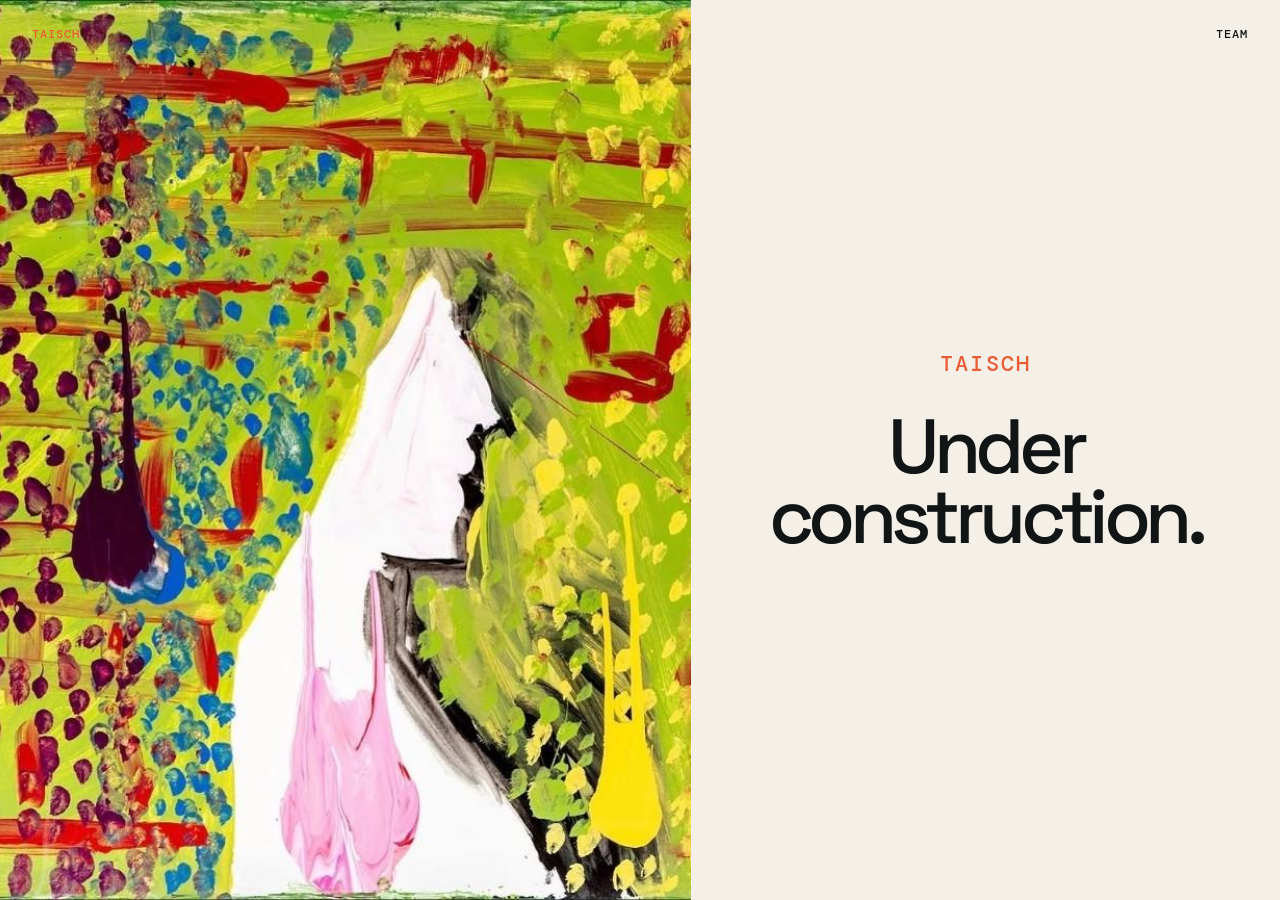
==== index.html @ f1057f88 "Initial website" ====
<!doctype html>
<html lang="en">
  <head>
    <meta charset="UTF-8" />
    <meta name="viewport" content="width=device-width, initial-scale=1.0" />
    <meta name="description" content="TAISCH is under construction." />
    <title>TAISCH — Under construction</title>
    <link rel="preconnect" href="https://fonts.googleapis.com" />
    <link rel="preconnect" href="https://fonts.gstatic.com" crossorigin />
    <link href="https://fonts.googleapis.com/css2?family=DM+Mono:wght@400;500&family=Space+Grotesk:wght@400;500;600;700&display=swap" rel="stylesheet" />
    <link rel="stylesheet" href="styles.css" />
  </head>
  <body>
    <header class="topbar">
      <a class="topbar-brand" href="index.html">TAISCH</a>
      <a class="topbar-link" href="team.html">Team</a>
    </header>
    <main class="construction-page">
      <div class="construction-art" role="img" aria-label="Abstract painting in vivid green, red, blue, and pink"></div>
      <div class="construction-content">
        <div class="construction-brand">TAISCH</div>
        <h1>Under construction.</h1>
      </div>
    </main>
  </body>
</html>
---- styles.css ----
:root {
  --paper: #f4f0e8;
  --ink: #121515;
  --muted: #666a64;
  --line: #d8d2c5;
  --orange: #e95c35;
  --cobalt: #2549d8;
  --acid: #d5ed56;
  --white: #fffdf8;
  --display: "Space Grotesk", sans-serif;
  --mono: "DM Mono", monospace;
}

* { box-sizing: border-box; }
html { scroll-behavior: smooth; }
body { margin: 0; background: var(--paper); color: var(--ink); font-family: var(--display); }
a { color: inherit; text-decoration: none; }

.section-wrap { width: min(1180px, calc(100% - 64px)); margin: 0 auto; }
.site-header { align-items: center; border-bottom: 1px solid var(--line); display: flex; height: 82px; justify-content: space-between; margin: 0 auto; padding: 0 32px; }
.wordmark { font-size: 1.25rem; font-weight: 700; letter-spacing: .04em; }
.wordmark-mark { color: var(--orange); display: inline-block; font-size: 1.5rem; margin-left: 5px; transform: translateY(-2px); }
.site-nav { display: flex; gap: 30px; font-family: var(--mono); font-size: .72rem; text-transform: uppercase; }
.site-nav a, .text-link, .work-card a { transition: color .2s ease; }
.site-nav a:hover, .text-link:hover, .work-card a:hover { color: var(--orange); }
.menu-toggle { background: none; border: 0; color: var(--ink); display: none; font: inherit; }

.hero { display: grid; gap: clamp(40px, 8vw, 120px); grid-template-columns: minmax(0, 1fr) minmax(280px, .72fr); min-height: 660px; padding-bottom: 100px; padding-top: 105px; }
.eyebrow { color: var(--muted); font: 500 .69rem var(--mono); letter-spacing: .08em; margin: 0 0 30px; text-transform: uppercase; }
.hero h1 { font-size: clamp(4rem, 8.3vw, 7.6rem); font-weight: 500; letter-spacing: -.07em; line-height: .88; margin: 0; max-width: 780px; overflow-wrap: break-word; }
.hero h1 em { color: var(--orange); font-style: normal; }
.hero-intro { color: #3e423e; font-size: 1.1rem; line-height: 1.5; margin: 38px 0 36px; max-width: 445px; }
.button { align-items: center; display: inline-flex; font: 500 .72rem var(--mono); gap: 25px; justify-content: space-between; letter-spacing: .03em; padding: 16px 18px; text-transform: uppercase; transition: background .2s ease, transform .2s ease; }
.button:hover { transform: translateY(-3px); }
.button-primary { background: var(--ink); color: var(--white); min-width: 200px; }
.button-primary:hover { background: var(--orange); }
.hero-visual { background: linear-gradient(180deg, rgba(18,21,21,.04), rgba(18,21,21,.72)), url("https://images.unsplash.com/photo-1518770660439-4636190af475?auto=format&fit=crop&w=1000&q=85") center/cover; min-height: 520px; position: relative; }
.visual-label, .visual-caption { color: var(--white); font: .68rem var(--mono); letter-spacing: .06em; position: absolute; text-transform: uppercase; }
.visual-label { left: 22px; top: 22px; }
.visual-caption { bottom: 24px; font-size: .78rem; left: 22px; line-height: 1.45; }

.signal-bar { background: var(--acid); overflow: hidden; }
.signal-inner { align-items: center; display: flex; font: .68rem var(--mono); gap: 20px; justify-content: space-between; letter-spacing: .06em; min-height: 55px; text-transform: uppercase; white-space: nowrap; }
.signal-dot { color: var(--orange); font-size: .8rem; }

.work { padding-bottom: 140px; padding-top: 145px; }
.section-heading { display: grid; gap: 30px; grid-template-columns: .7fr 1.2fr .8fr; margin-bottom: 67px; }
.section-heading .eyebrow { margin: 0; }
h2 { font-size: clamp(2.4rem, 4.8vw, 4.8rem); font-weight: 500; letter-spacing: -.065em; line-height: .95; margin: 0; }
.section-heading h2 { max-width: 540px; }
.section-heading > p:last-child, .approach-copy > p { color: var(--muted); font-size: .95rem; line-height: 1.55; margin: 8px 0 0; max-width: 260px; }
.work-grid { display: grid; gap: 14px; grid-template-columns: repeat(3, 1fr); }
.work-card { min-height: 350px; padding: 25px 25px 23px; position: relative; }
.work-card-orange { background: var(--orange); }
.work-card-blue { background: var(--cobalt); color: var(--white); }
.work-card-ink { background: var(--ink); color: var(--white); }
.card-number { font: .7rem var(--mono); }
.work-card h3 { font-size: 2.1rem; font-weight: 500; letter-spacing: -.06em; line-height: .95; margin: 86px 0 18px; }
.work-card p { font-size: .83rem; line-height: 1.45; max-width: 220px; }
.work-card a { bottom: 25px; font: .68rem var(--mono); left: 25px; position: absolute; text-transform: uppercase; }
.work-card a span { font-size: 1rem; margin-left: 14px; }

.approach { align-items: center; border-top: 1px solid var(--line); display: grid; gap: 20%; grid-template-columns: .6fr 1fr; padding-bottom: 160px; padding-top: 95px; }
.approach-mark { color: var(--orange); font-size: clamp(2.3rem, 5vw, 5rem); font-weight: 600; letter-spacing: -.1em; line-height: .73; }
.approach-copy { max-width: 670px; }
.approach-copy h2 { max-width: 650px; }
.approach-copy > p { font-size: 1.05rem; margin-top: 35px; max-width: 455px; }
.text-link { display: inline-block; font: 500 .7rem var(--mono); margin-top: 38px; text-transform: uppercase; }
.text-link span { color: var(--orange); font-size: 1.1rem; margin-left: 18px; }

.contact { background: var(--cobalt); color: var(--white); max-width: none; padding: 90px max(32px, calc((100% - 1180px) / 2)); }
.contact .eyebrow { color: #bec8ff; }
.contact-row { align-items: end; display: flex; gap: 50px; justify-content: space-between; }
.contact h2 { max-width: 670px; }
.button-light { background: var(--acid); color: var(--ink); min-width: 225px; }
.button-light:hover { background: var(--white); }
.site-footer { align-items: center; color: var(--muted); display: flex; font: .64rem var(--mono); justify-content: space-between; min-height: 95px; text-transform: uppercase; }
.site-footer a { color: var(--ink); }

@media (max-width: 720px) {
  .section-wrap { width: min(100% - 40px, 560px); }
  .site-header { height: 70px; padding: 0 20px; }
  .menu-toggle { display: block; font: .7rem var(--mono); text-transform: uppercase; }
  .site-nav { background: var(--paper); border-bottom: 1px solid var(--line); display: none; flex-direction: column; gap: 22px; left: 0; padding: 24px 20px 28px; position: absolute; right: 0; top: 70px; z-index: 2; }
  .site-nav.is-open { display: flex; }
  .hero { display: block; min-height: auto; padding-bottom: 65px; padding-top: 75px; }
  .hero h1 { font-size: clamp(3.8rem, 17vw, 6rem); }
  .hero-intro { font-size: 1rem; margin-top: 30px; }
  .hero-visual { margin-top: 65px; min-height: 380px; }
  .signal-inner { gap: 15px; justify-content: flex-start; overflow: hidden; width: calc(100% - 40px); }
  .signal-inner span:nth-of-type(2), .signal-inner span:nth-of-type(3) { display: none; }
  .work { padding-bottom: 90px; padding-top: 90px; }
  .section-heading { display: block; margin-bottom: 42px; }
  .section-heading h2 { margin-bottom: 28px; }
  .section-heading > p:last-child { max-width: 390px; }
  .work-grid { grid-template-columns: 1fr; }
  .work-card { min-height: 300px; }
  .work-card h3 { margin-top: 65px; }
  .approach { gap: 55px; grid-template-columns: 1fr; padding-bottom: 100px; padding-top: 65px; }
  .approach-mark { font-size: 3rem; }
  .contact { padding: 70px 20px; }
  .contact-row { align-items: start; display: block; }
  .contact h2 { margin-bottom: 38px; }
  .site-footer { align-items: start; flex-direction: column; gap: 14px; justify-content: center; min-height: 145px; }
}

.construction-page { display: grid; grid-template-columns: minmax(0, 1.08fr) minmax(360px, .92fr); min-height: 100vh; }
.construction-art { background: url("taisch-aodhan.jpg") center/cover no-repeat; min-height: 100vh; }
.construction-content { align-items: center; background: var(--paper); display: flex; flex-direction: column; justify-content: center; padding: 40px; text-align: center; }
.construction-brand { color: var(--orange); font: 500 clamp(1rem, 2vw, 1.4rem) var(--mono); letter-spacing: .1em; margin-bottom: 34px; text-transform: uppercase; }
.construction-page h1 { font-size: clamp(3rem, 6vw, 6.5rem); font-weight: 500; letter-spacing: -.07em; line-height: .9; margin: 0; max-width: 600px; }

@media (max-width: 720px) {
  .construction-page { display: flex; flex-direction: column; }
  .construction-art { min-height: 54vh; }
  .construction-content { flex: 1; min-height: 46vh; padding: 50px 20px; }
  .construction-page h1 { font-size: clamp(3rem, 13vw, 5rem); }
}

.team-page { align-items: center; display: flex; flex-direction: column; justify-content: center; min-height: 100vh; padding: 40px 20px; }
.team-page h1 { font-size: clamp(2.5rem, 7vw, 7rem); font-weight: 500; letter-spacing: -.07em; line-height: .95; margin: 0; text-align: center; }
.topbar { align-items: center; display: flex; justify-content: space-between; left: 0; padding: 27px 32px; position: absolute; right: 0; top: 0; z-index: 1; }
.topbar-brand, .topbar-link { font: 500 .72rem var(--mono); letter-spacing: .08em; text-transform: uppercase; }
.topbar-brand { color: var(--orange); }
.topbar-link { color: var(--ink); }
.topbar-brand:hover, .topbar-link:hover { color: var(--orange); }

@media (max-width: 720px) {
  .topbar { padding: 22px 20px; }
}
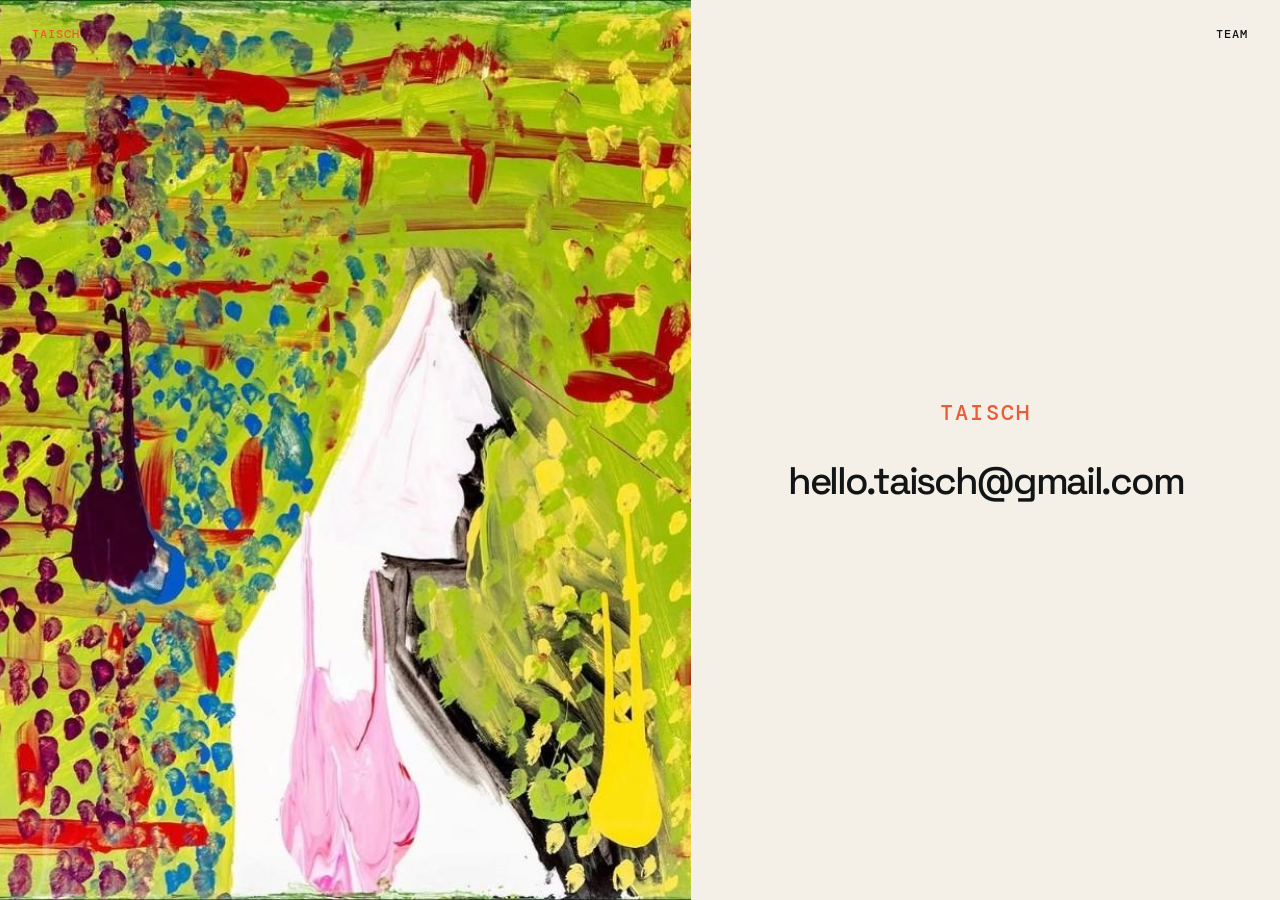
==== commit fb3b3945: "Remove under construction notice and add contact email" ====
--- a/index.html
+++ b/index.html
@@ -3,8 +3,8 @@
   <head>
     <meta charset="UTF-8" />
     <meta name="viewport" content="width=device-width, initial-scale=1.0" />
-    <meta name="description" content="TAISCH is under construction." />
-    <title>TAISCH — Under construction</title>
+    <meta name="description" content="Contact TAISCH at hello.taisch@gmail.com" />
+    <title>TAISCH — hello.taisch@gmail.com</title>
     <link rel="preconnect" href="https://fonts.googleapis.com" />
     <link rel="preconnect" href="https://fonts.gstatic.com" crossorigin />
     <link href="https://fonts.googleapis.com/css2?family=DM+Mono:wght@400;500&family=Space+Grotesk:wght@400;500;600;700&display=swap" rel="stylesheet" />
@@ -19,7 +19,7 @@
       <div class="construction-art" role="img" aria-label="Abstract painting in vivid green, red, blue, and pink"></div>
       <div class="construction-content">
         <div class="construction-brand">TAISCH</div>
-        <h1>Under construction.</h1>
+        <h1><a href="mailto:hello.taisch@gmail.com">hello.taisch@gmail.com</a></h1>
       </div>
     </main>
   </body>
--- a/styles.css
+++ b/styles.css
@@ -108,13 +108,14 @@
 .construction-art { background: url("taisch-aodhan.jpg") center/cover no-repeat; min-height: 100vh; }
 .construction-content { align-items: center; background: var(--paper); display: flex; flex-direction: column; justify-content: center; padding: 40px; text-align: center; }
 .construction-brand { color: var(--orange); font: 500 clamp(1rem, 2vw, 1.4rem) var(--mono); letter-spacing: .1em; margin-bottom: 34px; text-transform: uppercase; }
-.construction-page h1 { font-size: clamp(3rem, 6vw, 6.5rem); font-weight: 500; letter-spacing: -.07em; line-height: .9; margin: 0; max-width: 600px; }
+.construction-page h1 { font-size: clamp(1.7rem, 3vw, 3.4rem); font-weight: 500; letter-spacing: -.06em; line-height: 1.05; margin: 0; max-width: 700px; }
+.construction-page h1 a { color: var(--ink); }
 
 @media (max-width: 720px) {
   .construction-page { display: flex; flex-direction: column; }
   .construction-art { min-height: 54vh; }
   .construction-content { flex: 1; min-height: 46vh; padding: 50px 20px; }
-  .construction-page h1 { font-size: clamp(3rem, 13vw, 5rem); }
+  .construction-page h1 { font-size: clamp(1.3rem, 7vw, 2.6rem); }
 }
 
 .team-page { align-items: center; display: flex; flex-direction: column; justify-content: center; min-height: 100vh; padding: 40px 20px; }
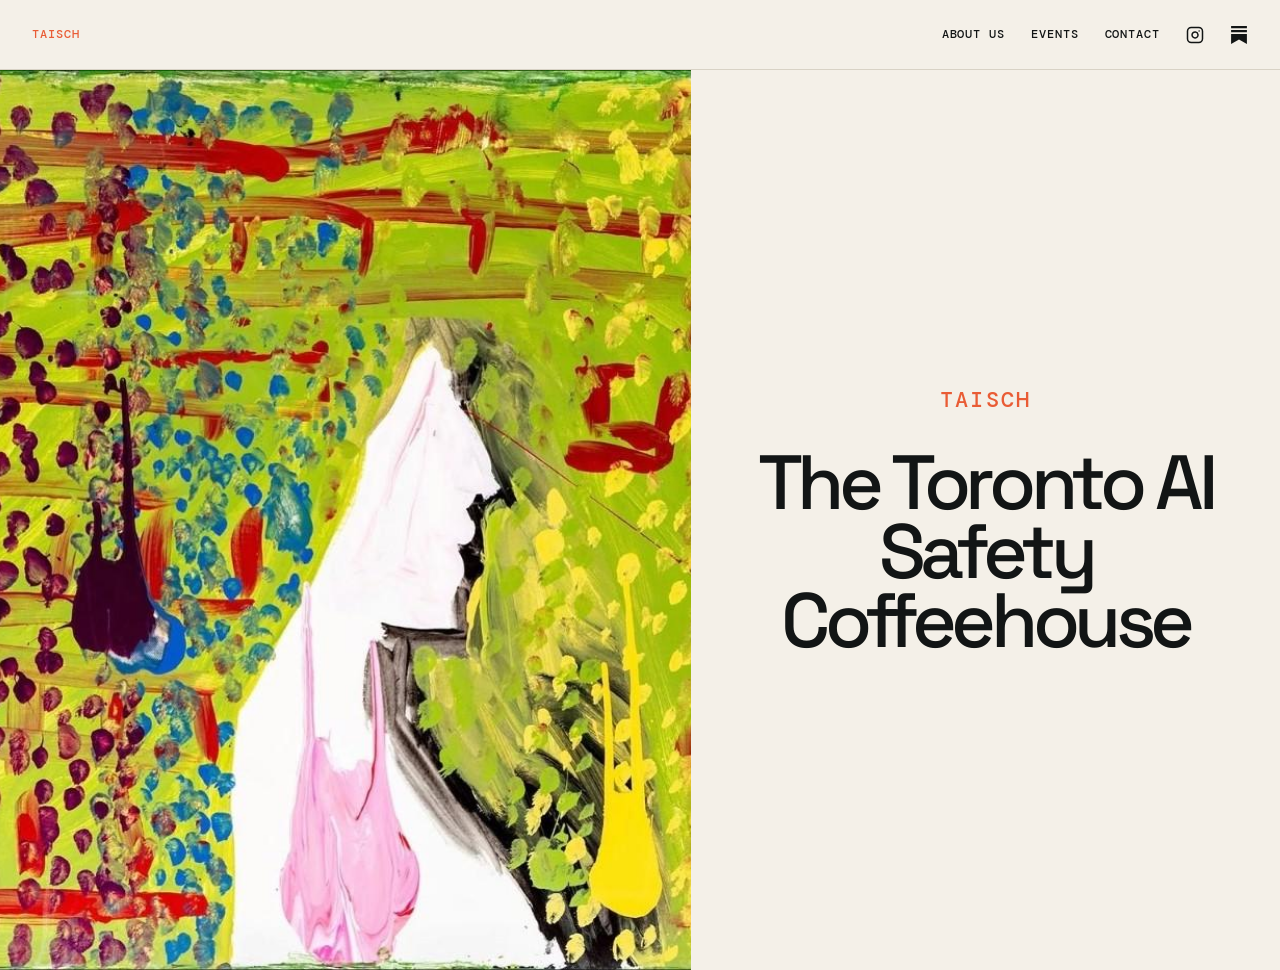
==== commit f74fbef6: "Add site nav, About/Contact/Events pages, and homepage copy - Replace hero email link with fixed top" ====
--- a/index.html
+++ b/index.html
@@ -3,8 +3,8 @@
   <head>
     <meta charset="UTF-8" />
     <meta name="viewport" content="width=device-width, initial-scale=1.0" />
-    <meta name="description" content="Contact TAISCH at hello.taisch@gmail.com" />
-    <title>TAISCH — hello.taisch@gmail.com</title>
+    <meta name="description" content="TAISCH — The Toronto AI Safety Coffeehouse." />
+    <title>TAISCH — The Toronto AI Safety Coffeehouse</title>
     <link rel="preconnect" href="https://fonts.googleapis.com" />
     <link rel="preconnect" href="https://fonts.gstatic.com" crossorigin />
     <link href="https://fonts.googleapis.com/css2?family=DM+Mono:wght@400;500&family=Space+Grotesk:wght@400;500;600;700&display=swap" rel="stylesheet" />
@@ -13,13 +13,23 @@
   <body>
     <header class="topbar">
       <a class="topbar-brand" href="index.html">TAISCH</a>
-      <a class="topbar-link" href="team.html">Team</a>
+      <nav class="topbar-links">
+        <a class="topbar-link" href="about.html">About Us</a>
+        <a class="topbar-link" href="events.html">Events</a>
+        <a class="topbar-link" href="contact.html">Contact</a>
+        <a class="topbar-link topbar-icon" href="https://www.instagram.com/humans_of_taisch/" target="_blank" rel="noopener" aria-label="Instagram">
+          <svg viewBox="0 0 24 24" width="18" height="18" fill="none" stroke="currentColor" stroke-width="2" stroke-linecap="round" stroke-linejoin="round"><rect x="2" y="2" width="20" height="20" rx="5" ry="5"></rect><path d="M16 11.37A4 4 0 1 1 12.63 8 4 4 0 0 1 16 11.37z"></path><line x1="17.5" y1="6.5" x2="17.5" y2="6.5"></line></svg>
+        </a>
+        <a class="topbar-link topbar-icon" href="https://substack.com/@taisch" target="_blank" rel="noopener" aria-label="Substack">
+          <svg viewBox="0 0 24 24" width="18" height="18" fill="currentColor"><path d="M22.539 8.242H1.46V5.406h21.08v2.836zM1.46 10.812V24L12 18.11 22.54 24V10.812H1.46zM22.54 0H1.46v2.836h21.08V0z"/></svg>
+        </a>
+      </nav>
     </header>
     <main class="construction-page">
       <div class="construction-art" role="img" aria-label="Abstract painting in vivid green, red, blue, and pink"></div>
       <div class="construction-content">
         <div class="construction-brand">TAISCH</div>
-        <h1><a href="mailto:hello.taisch@gmail.com">hello.taisch@gmail.com</a></h1>
+        <h1>The Toronto AI Safety Coffeehouse</h1>
       </div>
     </main>
   </body>
--- a/styles.css
+++ b/styles.css
@@ -108,24 +108,60 @@
 .construction-art { background: url("taisch-aodhan.jpg") center/cover no-repeat; min-height: 100vh; }
 .construction-content { align-items: center; background: var(--paper); display: flex; flex-direction: column; justify-content: center; padding: 40px; text-align: center; }
 .construction-brand { color: var(--orange); font: 500 clamp(1rem, 2vw, 1.4rem) var(--mono); letter-spacing: .1em; margin-bottom: 34px; text-transform: uppercase; }
-.construction-page h1 { font-size: clamp(1.7rem, 3vw, 3.4rem); font-weight: 500; letter-spacing: -.06em; line-height: 1.05; margin: 0; max-width: 700px; }
-.construction-page h1 a { color: var(--ink); }
+.construction-page h1 { font-size: clamp(3rem, 6vw, 6.5rem); font-weight: 500; letter-spacing: -.07em; line-height: .9; margin: 0; max-width: 600px; }
 
 @media (max-width: 720px) {
   .construction-page { display: flex; flex-direction: column; }
   .construction-art { min-height: 54vh; }
   .construction-content { flex: 1; min-height: 46vh; padding: 50px 20px; }
-  .construction-page h1 { font-size: clamp(1.3rem, 7vw, 2.6rem); }
+  .construction-page h1 { font-size: clamp(3rem, 13vw, 5rem); }
 }
 
 .team-page { align-items: center; display: flex; flex-direction: column; justify-content: center; min-height: 100vh; padding: 40px 20px; }
 .team-page h1 { font-size: clamp(2.5rem, 7vw, 7rem); font-weight: 500; letter-spacing: -.07em; line-height: .95; margin: 0; text-align: center; }
-.topbar { align-items: center; display: flex; justify-content: space-between; left: 0; padding: 27px 32px; position: absolute; right: 0; top: 0; z-index: 1; }
+
+.contact-page { align-items: center; display: flex; justify-content: center; min-height: calc(100vh - 70px); padding: 60px 20px 90px; text-align: center; }
+.contact-page-inner { max-width: 720px; }
+.contact-page .eyebrow { color: var(--muted); font: 500 .72rem var(--mono); letter-spacing: .08em; margin: 0 0 18px; text-transform: uppercase; }
+.contact-page h1 { font-size: clamp(2.8rem, 6vw, 5.2rem); font-weight: 500; letter-spacing: -.06em; line-height: .95; margin: 0 0 22px; }
+.contact-lede { color: var(--muted); font-size: 1.05rem; line-height: 1.6; margin: 0 auto 60px; max-width: 480px; }
+.contact-lede a { color: var(--orange); text-decoration: underline; text-underline-offset: 2px; }
+.contact-lede a:hover { color: var(--ink); }
+.contact-grid { border-top: 1px solid var(--line); display: grid; gap: 40px; grid-template-columns: repeat(3, 1fr); padding-top: 50px; text-align: left; }
+.contact-block h2 { color: var(--orange); font: 500 .7rem var(--mono); letter-spacing: .1em; margin: 0 0 14px; text-transform: uppercase; }
+.contact-block p, .contact-block a { font-size: 1.02rem; line-height: 1.5; margin: 0; }
+.contact-block a { display: inline-block; }
+.contact-socials { display: flex; gap: 20px; margin-top: 16px; }
+
+@media (max-width: 720px) {
+  .contact-grid { grid-template-columns: 1fr; text-align: center; }
+  .contact-socials { justify-content: center; }
+}
+
+.team-section { border-top: 1px solid var(--line); margin-top: 50px; padding-top: 50px; }
+.team-section .eyebrow { color: var(--muted); font: 500 .72rem var(--mono); letter-spacing: .08em; margin: 0 0 34px; text-transform: uppercase; }
+.team-grid { display: grid; gap: 40px; grid-template-columns: repeat(2, minmax(0, 160px)); justify-content: center; }
+.profile-card { align-items: center; display: flex; flex-direction: column; gap: 16px; }
+.profile-avatar { align-items: center; background: var(--orange); border-radius: 50%; color: var(--white); display: flex; font: 600 1.3rem var(--display); height: 84px; justify-content: center; letter-spacing: -.02em; width: 84px; }
+.profile-name { font-size: 1.02rem; font-weight: 500; margin: 0; }
+
+@media (max-width: 720px) {
+  .team-grid { grid-template-columns: repeat(2, minmax(0, 130px)); gap: 24px; }
+  .profile-avatar { height: 72px; width: 72px; font-size: 1.1rem; }
+}
+
+body:has(.topbar) { padding-top: 70px; }
+.topbar { align-items: center; background: var(--paper); border-bottom: 1px solid var(--line); box-sizing: border-box; display: flex; height: 70px; justify-content: space-between; left: 0; padding: 0 32px; position: fixed; right: 0; top: 0; z-index: 10; }
+.topbar-links { align-items: center; display: flex; gap: 26px; }
 .topbar-brand, .topbar-link { font: 500 .72rem var(--mono); letter-spacing: .08em; text-transform: uppercase; }
 .topbar-brand { color: var(--orange); }
 .topbar-link { color: var(--ink); }
 .topbar-brand:hover, .topbar-link:hover { color: var(--orange); }
+.topbar-icon { display: inline-flex; }
+.topbar-icon svg { display: block; }
 
 @media (max-width: 720px) {
-  .topbar { padding: 22px 20px; }
+  body:has(.topbar) { padding-top: 60px; }
+  .topbar { height: 60px; padding: 0 20px; }
+  .topbar-links { gap: 14px; }
 }
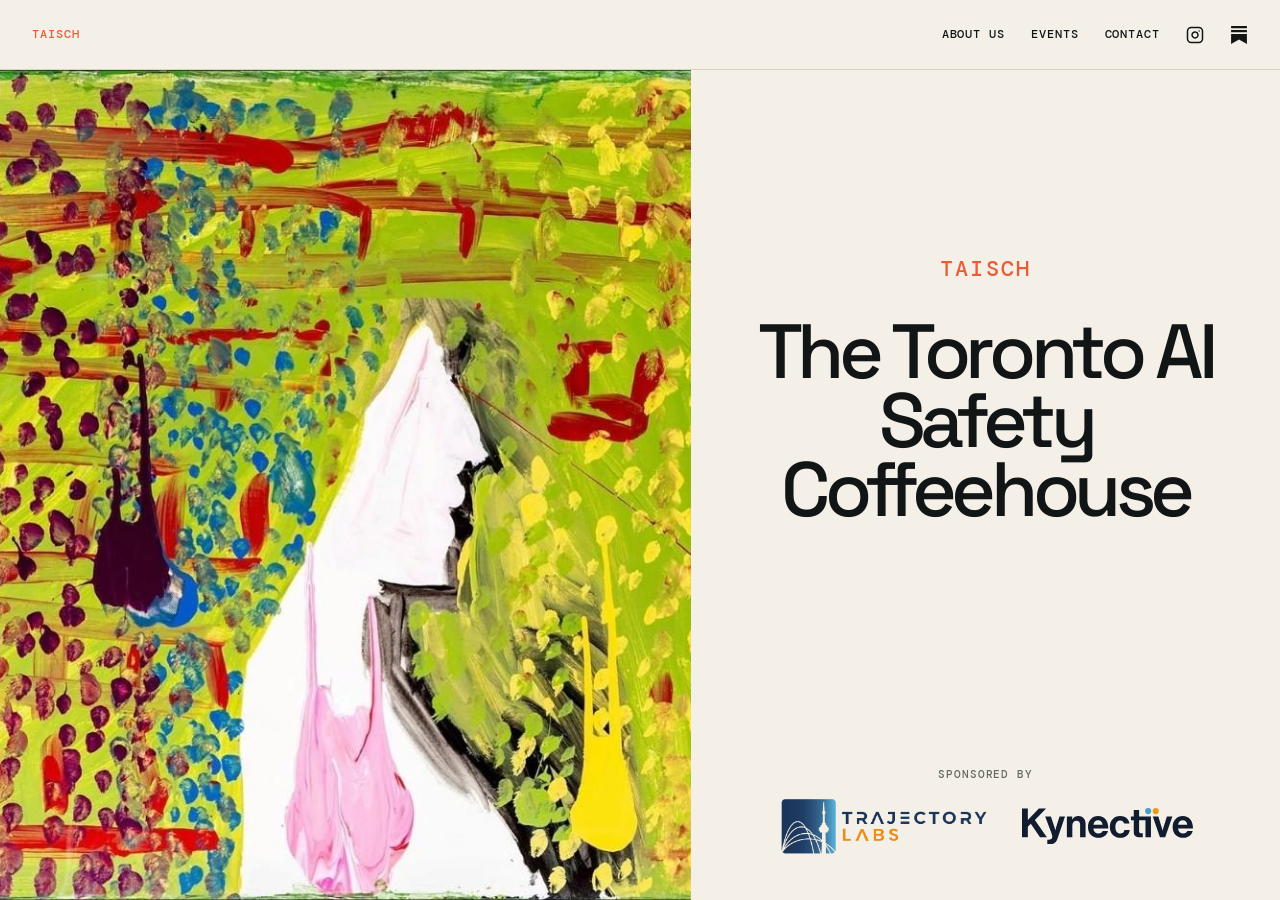
==== commit 72c444f5: "Move images to images/, remove contact address, add sponsor logos - Move taisch-aodhan.jpg into imag" ====
--- a/index.html
+++ b/index.html
@@ -28,8 +28,21 @@
     <main class="construction-page">
       <div class="construction-art" role="img" aria-label="Abstract painting in vivid green, red, blue, and pink"></div>
       <div class="construction-content">
-        <div class="construction-brand">TAISCH</div>
-        <h1>The Toronto AI Safety Coffeehouse</h1>
+        <div class="hero-copy">
+          <div class="construction-brand">TAISCH</div>
+          <h1>The Toronto AI Safety Coffeehouse</h1>
+        </div>
+        <div class="sponsor-strip">
+          <p class="eyebrow">Sponsored by</p>
+          <div class="sponsor-logos">
+            <a href="https://www.trajectorylabs.org/" target="_blank" rel="noopener">
+              <img class="sponsor-logo-tl" src="images/TL_logo.png" alt="Trajectory Labs" />
+            </a>
+            <a href="https://kynectivemedia.com/" target="_blank" rel="noopener">
+              <img class="sponsor-logo-kyn" src="images/Kynective-logo-website-blue.svg" alt="Kynective" />
+            </a>
+          </div>
+        </div>
       </div>
     </main>
   </body>
--- a/styles.css
+++ b/styles.css
@@ -104,20 +104,31 @@
   .site-footer { align-items: start; flex-direction: column; gap: 14px; justify-content: center; min-height: 145px; }
 }
 
-.construction-page { display: grid; grid-template-columns: minmax(0, 1.08fr) minmax(360px, .92fr); min-height: 100vh; }
-.construction-art { background: url("taisch-aodhan.jpg") center/cover no-repeat; min-height: 100vh; }
-.construction-content { align-items: center; background: var(--paper); display: flex; flex-direction: column; justify-content: center; padding: 40px; text-align: center; }
+.construction-page { display: grid; grid-template-columns: minmax(0, 1.08fr) minmax(360px, .92fr); height: calc(100vh - 70px); }
+.construction-art { background: url("images/taisch-aodhan.jpg") center/cover no-repeat; height: 100%; }
+.construction-content { align-items: center; background: var(--paper); display: flex; flex-direction: column; justify-content: center; padding: 40px; position: relative; text-align: center; }
+.hero-copy { transform: translateY(-96px); }
+.sponsor-strip { bottom: 40px; left: 0; position: absolute; right: 0; text-align: center; }
+.sponsor-strip .eyebrow { margin: 0 0 16px; }
+.sponsor-logos { align-items: center; display: flex; gap: 32px; justify-content: center; }
+.sponsor-logos img { height: 36px; width: auto; }
+.sponsor-logos img.sponsor-logo-tl { height: 58px; }
 .construction-brand { color: var(--orange); font: 500 clamp(1rem, 2vw, 1.4rem) var(--mono); letter-spacing: .1em; margin-bottom: 34px; text-transform: uppercase; }
 .construction-page h1 { font-size: clamp(3rem, 6vw, 6.5rem); font-weight: 500; letter-spacing: -.07em; line-height: .9; margin: 0; max-width: 600px; }
 
 @media (max-width: 720px) {
-  .construction-page { display: flex; flex-direction: column; }
-  .construction-art { min-height: 54vh; }
-  .construction-content { flex: 1; min-height: 46vh; padding: 50px 20px; }
+  .construction-page { display: flex; flex-direction: column; height: calc(100vh - 60px); }
+  .construction-art { flex: 0 0 54%; height: auto; }
+  .construction-content { flex: 1; min-height: 0; padding: 30px 20px 80px; }
   .construction-page h1 { font-size: clamp(3rem, 13vw, 5rem); }
+  .hero-copy { transform: translateY(-40px); }
+  .sponsor-strip { bottom: 24px; }
+  .sponsor-logos { gap: 22px; }
+  .sponsor-logos img { height: 28px; }
+  .sponsor-logos img.sponsor-logo-tl { height: 44px; }
 }
 
-.team-page { align-items: center; display: flex; flex-direction: column; justify-content: center; min-height: 100vh; padding: 40px 20px; }
+.team-page { align-items: center; display: flex; flex-direction: column; justify-content: center; min-height: calc(100vh - 70px); padding: 40px 20px; }
 .team-page h1 { font-size: clamp(2.5rem, 7vw, 7rem); font-weight: 500; letter-spacing: -.07em; line-height: .95; margin: 0; text-align: center; }
 
 .contact-page { align-items: center; display: flex; justify-content: center; min-height: calc(100vh - 70px); padding: 60px 20px 90px; text-align: center; }
@@ -127,7 +138,7 @@
 .contact-lede { color: var(--muted); font-size: 1.05rem; line-height: 1.6; margin: 0 auto 60px; max-width: 480px; }
 .contact-lede a { color: var(--orange); text-decoration: underline; text-underline-offset: 2px; }
 .contact-lede a:hover { color: var(--ink); }
-.contact-grid { border-top: 1px solid var(--line); display: grid; gap: 40px; grid-template-columns: repeat(3, 1fr); padding-top: 50px; text-align: left; }
+.contact-grid { border-top: 1px solid var(--line); display: grid; gap: 40px; grid-template-columns: repeat(2, 1fr); padding-top: 50px; text-align: left; }
 .contact-block h2 { color: var(--orange); font: 500 .7rem var(--mono); letter-spacing: .1em; margin: 0 0 14px; text-transform: uppercase; }
 .contact-block p, .contact-block a { font-size: 1.02rem; line-height: 1.5; margin: 0; }
 .contact-block a { display: inline-block; }
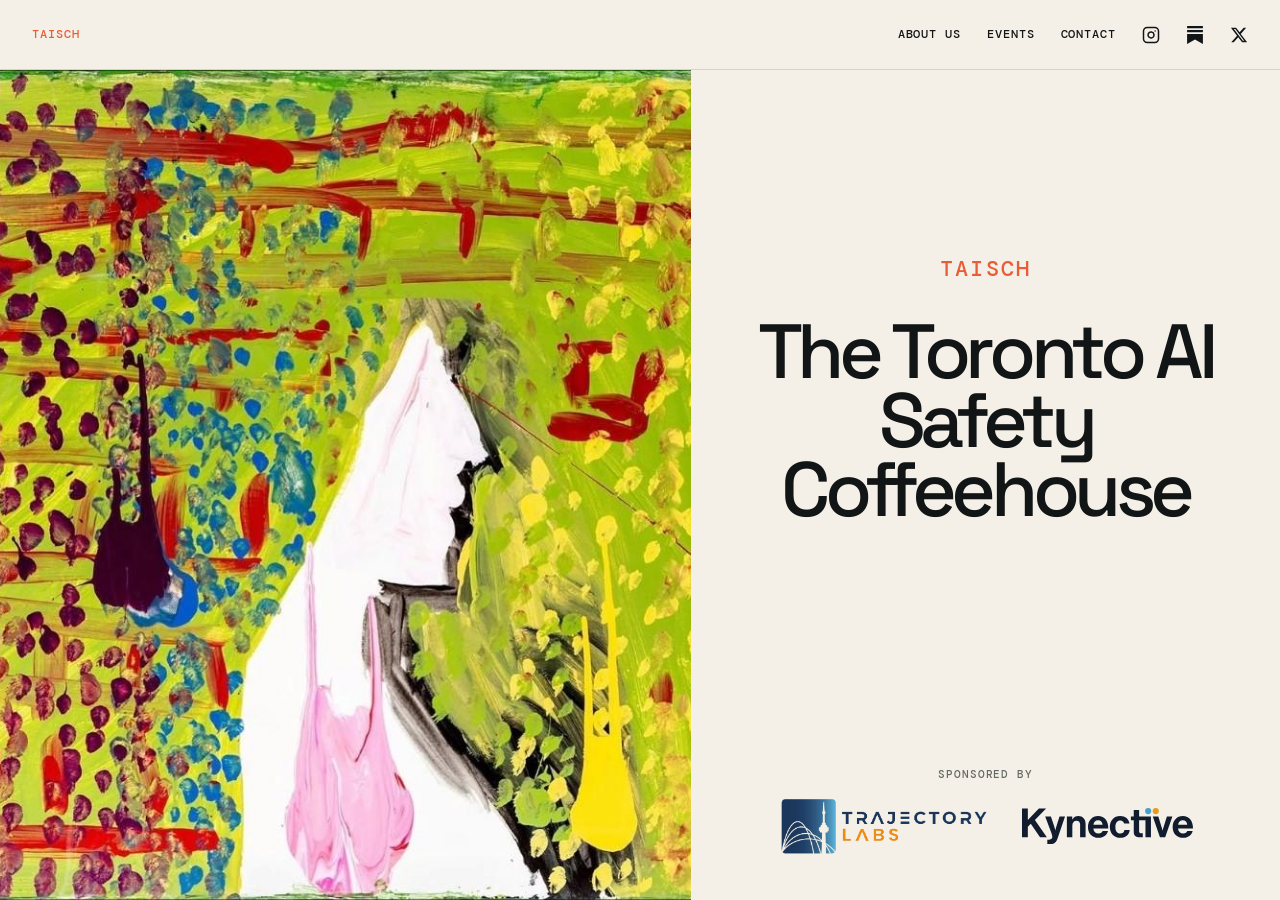
==== commit ba9df0e9: "Add X link to navbar Co-Authored-By: Claude Sonnet 5 <noreply@anthropic.com>" ====
--- a/index.html
+++ b/index.html
@@ -8,6 +8,7 @@
     <link rel="preconnect" href="https://fonts.googleapis.com" />
     <link rel="preconnect" href="https://fonts.gstatic.com" crossorigin />
     <link href="https://fonts.googleapis.com/css2?family=DM+Mono:wght@400;500&family=Space+Grotesk:wght@400;500;600;700&display=swap" rel="stylesheet" />
+    <link rel="icon" type="image/jpeg" href="images/taisch-aodhan.jpg" />
     <link rel="stylesheet" href="styles.css" />
   </head>
   <body>
@@ -22,6 +23,9 @@
         </a>
         <a class="topbar-link topbar-icon" href="https://substack.com/@taisch" target="_blank" rel="noopener" aria-label="Substack">
           <svg viewBox="0 0 24 24" width="18" height="18" fill="currentColor"><path d="M22.539 8.242H1.46V5.406h21.08v2.836zM1.46 10.812V24L12 18.11 22.54 24V10.812H1.46zM22.54 0H1.46v2.836h21.08V0z"/></svg>
+        </a>
+        <a class="topbar-link topbar-icon" href="https://x.com/_taisch" target="_blank" rel="noopener" aria-label="X">
+          <svg viewBox="0 0 24 24" width="18" height="18" fill="currentColor"><path d="M18.244 2.25h3.308l-7.227 8.26 8.502 11.24H16.17l-5.214-6.817L4.99 21.75H1.68l7.73-8.835L1.254 2.25H8.08l4.713 6.231zm-1.161 17.52h1.833L7.084 4.126H5.117z"/></svg>
         </a>
       </nav>
     </header>
--- a/styles.css
+++ b/styles.css
@@ -151,13 +151,13 @@
 
 .team-section { border-top: 1px solid var(--line); margin-top: 50px; padding-top: 50px; }
 .team-section .eyebrow { color: var(--muted); font: 500 .72rem var(--mono); letter-spacing: .08em; margin: 0 0 34px; text-transform: uppercase; }
-.team-grid { display: grid; gap: 40px; grid-template-columns: repeat(2, minmax(0, 160px)); justify-content: center; }
+.team-grid { display: grid; gap: 40px; grid-template-columns: repeat(3, minmax(0, 160px)); justify-content: center; }
 .profile-card { align-items: center; display: flex; flex-direction: column; gap: 16px; }
 .profile-avatar { align-items: center; background: var(--orange); border-radius: 50%; color: var(--white); display: flex; font: 600 1.3rem var(--display); height: 84px; justify-content: center; letter-spacing: -.02em; width: 84px; }
 .profile-name { font-size: 1.02rem; font-weight: 500; margin: 0; }
 
 @media (max-width: 720px) {
-  .team-grid { grid-template-columns: repeat(2, minmax(0, 130px)); gap: 24px; }
+  .team-grid { grid-template-columns: repeat(3, minmax(0, 100px)); gap: 16px; }
   .profile-avatar { height: 72px; width: 72px; font-size: 1.1rem; }
 }
 
